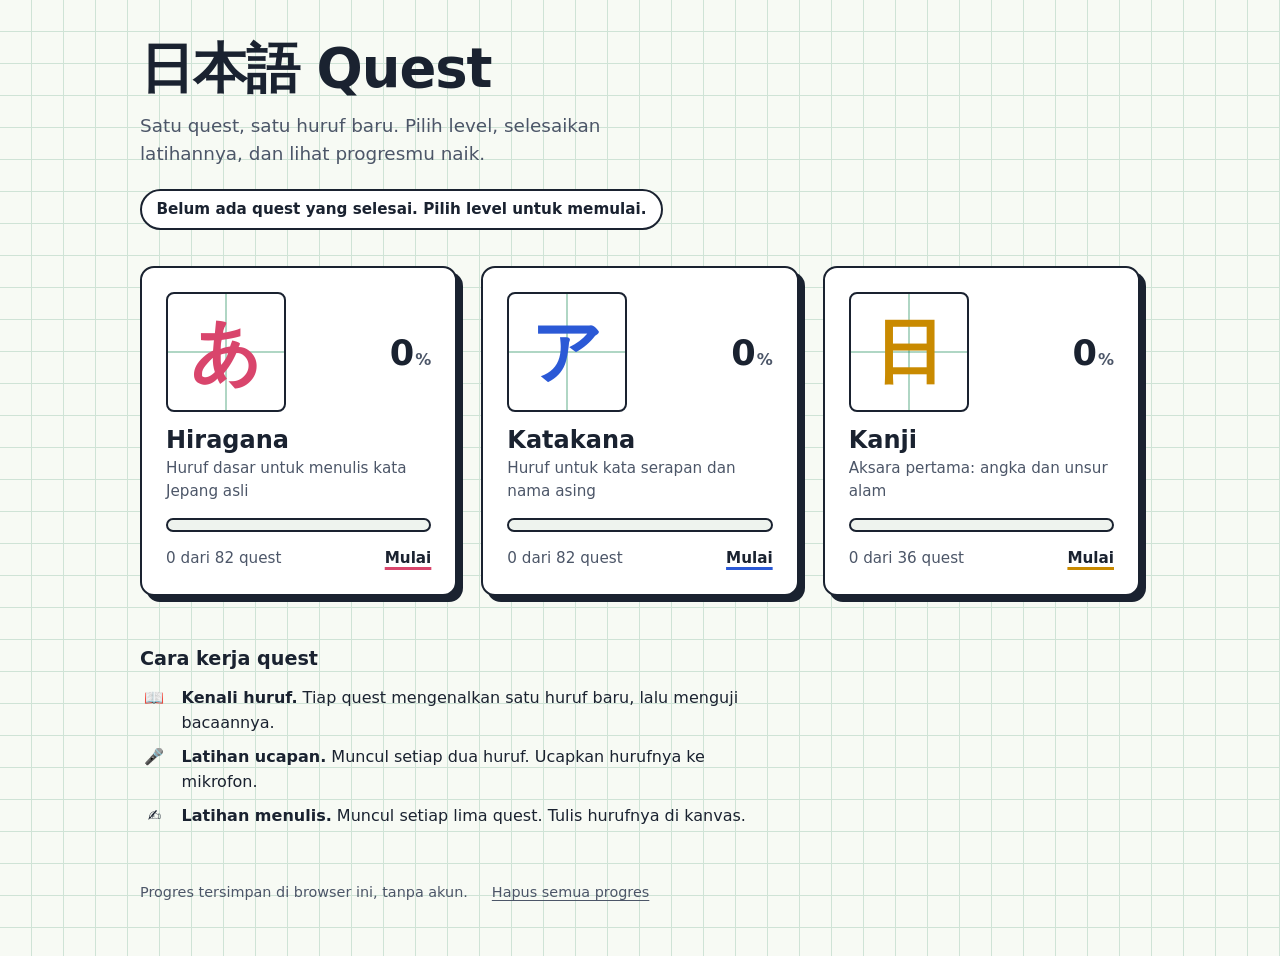
==== index.html @ f3e1955c "Upload lewat termux" ====
<!doctype html>
<html lang="id">
<head>
  <meta charset="utf-8">
  <meta name="viewport" content="width=device-width, initial-scale=1">
  <title>Nihongo Quest: belajar Hiragana, Katakana, dan Kanji</title>
  <meta name="description" content="Belajar huruf Jepang lewat quest singkat: kenali huruf, latihan ucapan, dan latihan menulis. Progres tersimpan di browser.">
  <meta name="theme-color" content="#f7faf4">
  <link rel="icon" href="data:image/svg+xml,%3Csvg xmlns='http://www.w3.org/2000/svg' viewBox='0 0 64 64'%3E%3Crect width='64' height='64' rx='14' fill='%23d9456c'/%3E%3Ctext x='32' y='47' font-size='42' text-anchor='middle' fill='white'%3E%E3%81%82%3C/text%3E%3C/svg%3E">
  <link rel="stylesheet" href="css/style.css">
</head>
<body class="page-dashboard">
  <main class="shell">
    <header class="hero">
      <h1 class="brand"><span lang="ja">日本語</span> Quest</h1>
      <p class="lead">Satu quest, satu huruf baru. Pilih level, selesaikan latihannya, dan lihat progresmu naik.</p>
      <p class="stats" id="stats" aria-live="polite"></p>
    </header>

    <section aria-labelledby="levels-title">
      <h2 id="levels-title" class="visually-hidden">Pilih level</h2>
      <ul class="levels" id="levels"></ul>
    </section>

    <section class="howto" aria-labelledby="howto-title">
      <h2 id="howto-title">Cara kerja quest</h2>
      <ul>
        <li><span class="mark" aria-hidden="true">📖</span><span><strong>Kenali huruf.</strong> Tiap quest mengenalkan satu huruf baru, lalu menguji bacaannya.</span></li>
        <li><span class="mark" aria-hidden="true">🎤</span><span><strong>Latihan ucapan.</strong> Muncul setiap dua huruf. Ucapkan hurufnya ke mikrofon.</span></li>
        <li><span class="mark" aria-hidden="true">✍️</span><span><strong>Latihan menulis.</strong> Muncul setiap lima quest. Tulis hurufnya di kanvas.</span></li>
      </ul>
    </section>

    <footer class="foot">
      <p>Progres tersimpan di browser ini, tanpa akun.</p>
      <button class="link-btn" id="resetAll" type="button">Hapus semua progres</button>
    </footer>
  </main>

  <noscript><p class="noscript">Nihongo Quest membutuhkan JavaScript. Aktifkan JavaScript di browser lalu muat ulang halaman.</p></noscript>

  <script src="js/data.js"></script>
  <script src="js/ui.js"></script>
  <script src="js/storage.js"></script>
  <script src="js/checkers.js"></script>
  <script src="js/quests.js"></script>
  <script src="js/dashboard.js"></script>
</body>
</html>
---- css/style.css ----
/*
 * Nihongo Quest — gaya kertas latihan menulis (genkōyōshi).
 * Satu hal yang dibuat menonjol: kotak huruf berpanduan silang di setiap kartu level.
 * Semuanya selain itu sengaja tenang.
 */
:root {
  --paper: #f7faf4;
  --grid: #cfe3d6;
  --card: #ffffff;
  --ink: #1a2230;
  --ink-soft: #4c5668;
  --ink-faint: #8791a1;
  --line: #1a2230;
  --ok: #1b8a57;
  --ok-bg: #e2f5ea;
  --bad: #d23b3b;
  --bad-bg: #fdeaea;
  --accent: #d9456c;
  --radius: 14px;
  --font-ui: ui-rounded, "Hiragino Maru Gothic ProN", "Segoe UI", system-ui, -apple-system, Roboto, "Noto Sans", sans-serif;
  --font-jp: "Hiragino Sans", "Hiragino Kaku Gothic ProN", "Yu Gothic", "YuGothic", "Meiryo", "Noto Sans JP", "Noto Sans CJK JP", "Source Han Sans", sans-serif;
}

*, *::before, *::after { box-sizing: border-box; }
html { -webkit-text-size-adjust: 100%; }
body {
  margin: 0;
  min-height: 100vh;
  font-family: var(--font-ui);
  font-size: 1rem;
  line-height: 1.55;
  color: var(--ink);
  background-color: var(--paper);
  /* kertas kotak-kotak ala buku latihan menulis */
  background-image:
    linear-gradient(var(--grid) 1px, transparent 1px),
    linear-gradient(90deg, var(--grid) 1px, transparent 1px);
  background-size: 32px 32px;
  background-position: -1px -1px;
}
[lang="ja"] { font-family: var(--font-jp); }
a { color: inherit; }
button { font: inherit; color: inherit; cursor: pointer; }
:focus-visible { outline: 3px solid var(--accent); outline-offset: 3px; }
.visually-hidden { position: absolute; width: 1px; height: 1px; overflow: hidden; clip: rect(0 0 0 0); white-space: nowrap; }
.noscript { max-width: 36rem; margin: 2rem auto; padding: 1rem; background: var(--card); border: 2px solid var(--ink); border-radius: var(--radius); }

/* ---------- Tombol ---------- */
.btn {
  display: inline-flex; align-items: center; justify-content: center; gap: .5rem;
  min-height: 48px; padding: .6rem 1.4rem;
  border: 2px solid var(--ink); border-radius: 12px;
  background: var(--card); font-weight: 700; text-decoration: none;
  box-shadow: 0 3px 0 var(--ink);
  transition: transform .1s, box-shadow .1s;
}
.btn:hover { transform: translateY(-1px); box-shadow: 0 4px 0 var(--ink); }
.btn:active { transform: translateY(3px); box-shadow: 0 0 0 var(--ink); }
.btn.primary { background: var(--accent); color: #fff; }
.btn.ghost { background: var(--card); }
.btn:disabled { opacity: .45; cursor: not-allowed; transform: none; box-shadow: 0 3px 0 var(--ink); }
.link-btn { background: none; border: 0; padding: .25rem; text-decoration: underline; text-underline-offset: 3px; color: var(--ink-soft); }
.link-btn:hover { color: var(--ink); }

/* ================= DASHBOARD ================= */
.shell { max-width: 1040px; margin: 0 auto; padding: 2.5rem 1.25rem 3rem; }

.hero { max-width: 40rem; margin-bottom: 2.25rem; }
.brand { margin: 0; font-size: clamp(2.2rem, 6vw, 3.4rem); line-height: 1.05; letter-spacing: -.02em; }
.brand [lang="ja"] { font-weight: 800; }
.lead { margin: .9rem 0 0; font-size: 1.15rem; color: var(--ink-soft); max-width: 34rem; }
.stats {
  display: inline-block; margin: 1.25rem 0 0; padding: .45rem .9rem;
  background: var(--card); border: 2px solid var(--ink); border-radius: 999px;
  font-size: .95rem; font-weight: 600;
}

.levels { list-style: none; margin: 0; padding: 0; display: grid; gap: 1.5rem; grid-template-columns: 1fr; }

.level-card {
  position: relative; display: grid; gap: .9rem 1.1rem; align-items: center;
  grid-template-columns: 96px 1fr auto;
  grid-template-areas: "cell body pct" "bar bar bar" "meta meta meta";
  padding: 1.25rem; height: 100%;
  background: var(--card); border: 2px solid var(--ink); border-radius: var(--radius);
  box-shadow: 6px 6px 0 var(--ink); text-decoration: none; color: inherit;
  transition: transform .15s, box-shadow .15s;
}
.level-card:hover, .level-card:focus-visible { transform: translate(-2px, -2px); box-shadow: 8px 8px 0 var(--accent); }
.level-card:active { transform: translate(3px, 3px); box-shadow: 3px 3px 0 var(--ink); }

/* kotak huruf bergaya kertas latihan: garis silang putus-putus + huruf berwarna */
.cell {
  grid-area: cell; position: relative; display: grid; place-items: center;
  width: 96px; height: 96px;
  font-size: 3.4rem; font-weight: 700; line-height: 1; color: var(--accent);
  background:
    linear-gradient(to right, transparent calc(50% - 1px), rgba(27, 138, 87, .35) calc(50% - 1px) calc(50% + 1px), transparent calc(50% + 1px)),
    linear-gradient(to bottom, transparent calc(50% - 1px), rgba(27, 138, 87, .35) calc(50% - 1px) calc(50% + 1px), transparent calc(50% + 1px)),
    #fff;
  border: 2px solid var(--ink); border-radius: 8px;
}
.level-body { grid-area: body; display: grid; gap: .15rem; min-width: 0; }
.level-name { font-size: 1.5rem; font-weight: 800; line-height: 1.15; }
.level-desc { color: var(--ink-soft); font-size: .95rem; }
.pct { grid-area: pct; font-size: 2.2rem; font-weight: 800; line-height: 1; font-variant-numeric: tabular-nums; }
.pct small { font-size: 1rem; margin-left: 1px; color: var(--ink-soft); }

.bar { grid-area: bar; display: block; height: 14px; border: 2px solid var(--ink); border-radius: 999px; background: #eef3ee; overflow: hidden; }
.bar-fill { display: block; height: 100%; width: 0; background: var(--accent); transition: width .7s cubic-bezier(.2, .8, .2, 1); }

.level-meta { grid-area: meta; display: flex; justify-content: space-between; gap: 1rem; font-size: .95rem; color: var(--ink-soft); }
.cta { font-weight: 800; color: var(--ink); text-decoration: underline; text-decoration-color: var(--accent); text-decoration-thickness: 3px; text-underline-offset: 4px; }

.badge {
  position: absolute; top: -13px; right: 14px; padding: .15rem .7rem;
  background: var(--ink); color: #fff; border-radius: 999px; font-size: .8rem; font-weight: 700;
}

.howto { margin-top: 3rem; max-width: 40rem; }
.howto h2 { margin: 0 0 .75rem; font-size: 1.2rem; }
.howto ul { list-style: none; margin: 0; padding: 0; display: grid; gap: .6rem; }
.howto li { display: flex; gap: .8rem; align-items: baseline; }
.mark { flex: none; width: 1.8rem; text-align: center; }

.foot { margin-top: 3rem; display: flex; flex-wrap: wrap; gap: .5rem 1.25rem; align-items: center; color: var(--ink-soft); font-size: .9rem; }
.foot p { margin: 0; }

@media (min-width: 900px) {
  .levels { grid-template-columns: repeat(3, 1fr); }
  .level-card {
    grid-template-columns: 1fr auto;
    grid-template-areas: "cell pct" "body body" "bar bar" "meta meta";
    padding: 1.5rem;
  }
  .cell { width: 120px; height: 120px; font-size: 4.4rem; }
}

/* ================= QUEST ================= */
.quest-shell { max-width: 640px; margin: 0 auto; padding: 1rem 1rem 3rem; }

.topbar { display: grid; grid-template-columns: 1fr auto 1fr; align-items: center; gap: .5rem; margin-bottom: .75rem; }
.back { justify-self: start; display: inline-flex; gap: .4rem; padding: .4rem .7rem; margin-left: -.7rem; border-radius: 10px; font-weight: 700; text-decoration: none; }
.back:hover { background: rgba(26, 34, 48, .08); }
.quest-title { margin: 0; font-size: 1.15rem; font-weight: 800; }
.counter { justify-self: end; font-size: .9rem; font-weight: 700; color: var(--ink-soft); font-variant-numeric: tabular-nums; }

.progress { height: 14px; border: 2px solid var(--ink); border-radius: 999px; background: #fff; overflow: hidden; }
.progress-fill { height: 100%; width: 0; background: var(--accent); transition: width .5s cubic-bezier(.2, .8, .2, 1); }

.path {
  position: relative; display: flex; gap: .4rem; list-style: none; margin: .9rem 0 1.25rem; padding: .35rem .1rem .6rem;
  overflow-x: auto; scrollbar-width: thin;
}
.chip {
  flex: none; display: grid; place-items: center; width: 38px; height: 38px;
  border: 2px solid var(--ink-faint); border-radius: 8px; background: #fff; color: var(--ink-faint);
  font-size: 1.05rem; font-weight: 700; line-height: 1; user-select: none;
}
.chip.speak, .chip.write { border-radius: 50%; font-size: .95rem; }
.chip.done { border-color: var(--ok); background: var(--ok-bg); color: var(--ok); }
.chip.current { border-color: var(--ink); color: var(--ink); background: #fff; box-shadow: 0 3px 0 var(--accent); transform: translateY(-2px); }
.chip.current.done { color: var(--ok); }

.stage { outline: none; }
.card {
  position: relative; padding: 1.5rem 1.25rem 1.5rem; text-align: center;
  background: var(--card); border: 2px solid var(--ink); border-radius: var(--radius); box-shadow: 6px 6px 0 var(--ink);
}
.kicker { margin: 0 0 .25rem; font-weight: 700; color: var(--accent); }

/* huruf besar di kotak berpanduan silang */
.glyph {
  position: relative; display: grid; place-items: center; width: min(62vw, 220px); aspect-ratio: 1; margin: .5rem auto 1rem;
  font-size: min(36vw, 132px); line-height: 1; font-weight: 600; color: var(--ink);
  background:
    linear-gradient(to right, transparent calc(50% - 1px), rgba(27, 138, 87, .3) calc(50% - 1px) calc(50% + 1px), transparent calc(50% + 1px)),
    linear-gradient(to bottom, transparent calc(50% - 1px), rgba(27, 138, 87, .3) calc(50% - 1px) calc(50% + 1px), transparent calc(50% + 1px)),
    #fff;
  border: 2px solid var(--ink); border-radius: 10px;
}
.glyph.small { width: 120px; font-size: 72px; margin-bottom: .75rem; }

.meaning { display: grid; gap: .1rem; margin: 0 0 1rem; }
.meaning strong { font-size: 1.9rem; line-height: 1.2; }
.meaning span { color: var(--ink-soft); }
.meaning.inline { margin-bottom: 1rem; }
.meaning.inline strong { font-size: 1.3rem; }
.question { margin: 0 0 1rem; font-size: 1.3rem; line-height: 1.3; }
.tip { margin: 1rem auto 0; max-width: 28rem; color: var(--ink-soft); font-size: .95rem; }

.actions { display: flex; flex-wrap: wrap; justify-content: center; gap: .75rem; margin-top: 1rem; }
.actions.stack { flex-direction: column; align-items: stretch; max-width: 20rem; margin-inline: auto; }

/* ---------- Pilihan jawaban ---------- */
.options { display: grid; grid-template-columns: 1fr 1fr; gap: .8rem; margin-top: .5rem; }
.option {
  position: relative; display: flex; align-items: center; justify-content: center; min-height: 72px; padding: .6rem .8rem;
  background: var(--card); border: 3px solid var(--ink); border-radius: 12px; box-shadow: 0 3px 0 var(--ink);
  font-size: 1.25rem; font-weight: 800; transition: transform .1s, box-shadow .1s, border-color .15s, background-color .15s;
}
.option:hover { transform: translateY(-1px); box-shadow: 0 4px 0 var(--ink); }
.opt-key { position: absolute; left: 8px; top: 5px; font-size: .75rem; font-weight: 700; color: var(--ink-faint); }
.opt-label { line-height: 1.2; }
.options.locked .option { pointer-events: none; }
.option.dim { opacity: .4; }
.option.correct { border-color: var(--ok); background: var(--ok-bg); box-shadow: 0 3px 0 var(--ok); opacity: 1; }
.option.wrong { border-color: var(--bad); background: var(--bad-bg); box-shadow: 0 3px 0 var(--bad); animation: shake .45s; }
.options.shuffled .option { animation: rise .35s both; animation-delay: var(--d, 0ms); }

/* ---------- Centang animasi ---------- */
.tick {
  position: absolute; top: -14px; right: -10px; width: 34px; height: 34px; display: none;
  transform: scale(0); pointer-events: none;
}
.tick svg { width: 100%; height: 100%; display: block; }
.tick circle { fill: var(--ok); }
.tick path { fill: none; stroke: #fff; stroke-width: 5; stroke-linecap: round; stroke-linejoin: round; stroke-dasharray: 1; stroke-dashoffset: 1; }
.tick.big { width: 56px; height: 56px; top: -20px; right: -14px; }
.correct > .tick { display: block; animation: pop .4s cubic-bezier(.2, 1.5, .4, 1) forwards; }
.correct > .tick path { animation: draw .45s .12s ease-out forwards; }

/* ---------- Umpan balik ---------- */
.feedback { min-height: 1.5rem; margin-top: 1rem; font-weight: 700; }
.feedback.ok { color: var(--ok); }
.feedback.bad { color: var(--bad); }
.next { margin-top: 1rem; min-width: 12rem; }

/* ---------- Ucapan ---------- */
.mic-wrap { position: relative; display: inline-block; margin-top: 1.25rem; padding: .5rem; border: 3px solid transparent; border-radius: 22px; }
.mic-wrap.correct { border-color: var(--ok); background: var(--ok-bg); }
.mic {
  display: grid; place-items: center; gap: .15rem; width: 132px; height: 132px; padding: .5rem;
  background: var(--accent); color: #fff; border: 2px solid var(--ink); border-radius: 50%; box-shadow: 0 4px 0 var(--ink);
}
.mic:disabled { opacity: .45; cursor: not-allowed; }
.mic-icon { font-size: 2.4rem; line-height: 1; }
.mic-label { font-size: .85rem; font-weight: 700; line-height: 1.2; }
.mic.listening { animation: pulse 1.2s infinite; }
.mic-status { min-height: 1.5rem; margin: .9rem 0 0; color: var(--ink-soft); }
.heard { min-height: 1.4rem; margin: .25rem 0 0; font-weight: 600; }

/* ---------- Menulis ---------- */
.canvas-wrap {
  position: relative; width: min(100%, 380px); aspect-ratio: 1; margin: 0 auto;
  background: #fffffa; border: 3px solid var(--ink); border-radius: 16px; touch-action: none;
}
.canvas-wrap canvas { position: absolute; inset: 0; width: 100%; height: 100%; border-radius: 13px; }
.canvas-wrap .ink { cursor: crosshair; touch-action: none; }
.canvas-wrap.correct { border-color: var(--ok); box-shadow: 0 0 0 5px var(--ok-bg); }
.canvas-wrap.wrong { animation: shake .45s; }

.done-card .glyph { color: var(--accent); }

/* ---------- Animasi ---------- */
@keyframes pop { from { transform: scale(0); } to { transform: scale(1); } }
@keyframes draw { to { stroke-dashoffset: 0; } }
@keyframes shake { 0%, 100% { transform: translateX(0); } 20% { transform: translateX(-7px); } 40% { transform: translateX(7px); } 60% { transform: translateX(-5px); } 80% { transform: translateX(5px); } }
@keyframes rise { from { opacity: 0; transform: translateY(10px) scale(.96); } to { opacity: 1; transform: none; } }
@keyframes pulse { 0% { box-shadow: 0 4px 0 var(--ink), 0 0 0 0 rgba(217, 69, 108, .55); } 100% { box-shadow: 0 4px 0 var(--ink), 0 0 0 24px rgba(217, 69, 108, 0); } }

@media (prefers-reduced-motion: reduce) {
  *, *::before, *::after { animation-duration: .01ms !important; animation-delay: 0ms !important; transition-duration: .01ms !important; }
}

@media (max-width: 420px) {
  .options { gap: .6rem; }
  .level-card { grid-template-columns: 84px 1fr auto; }
  .cell { width: 84px; height: 84px; font-size: 3rem; }
}
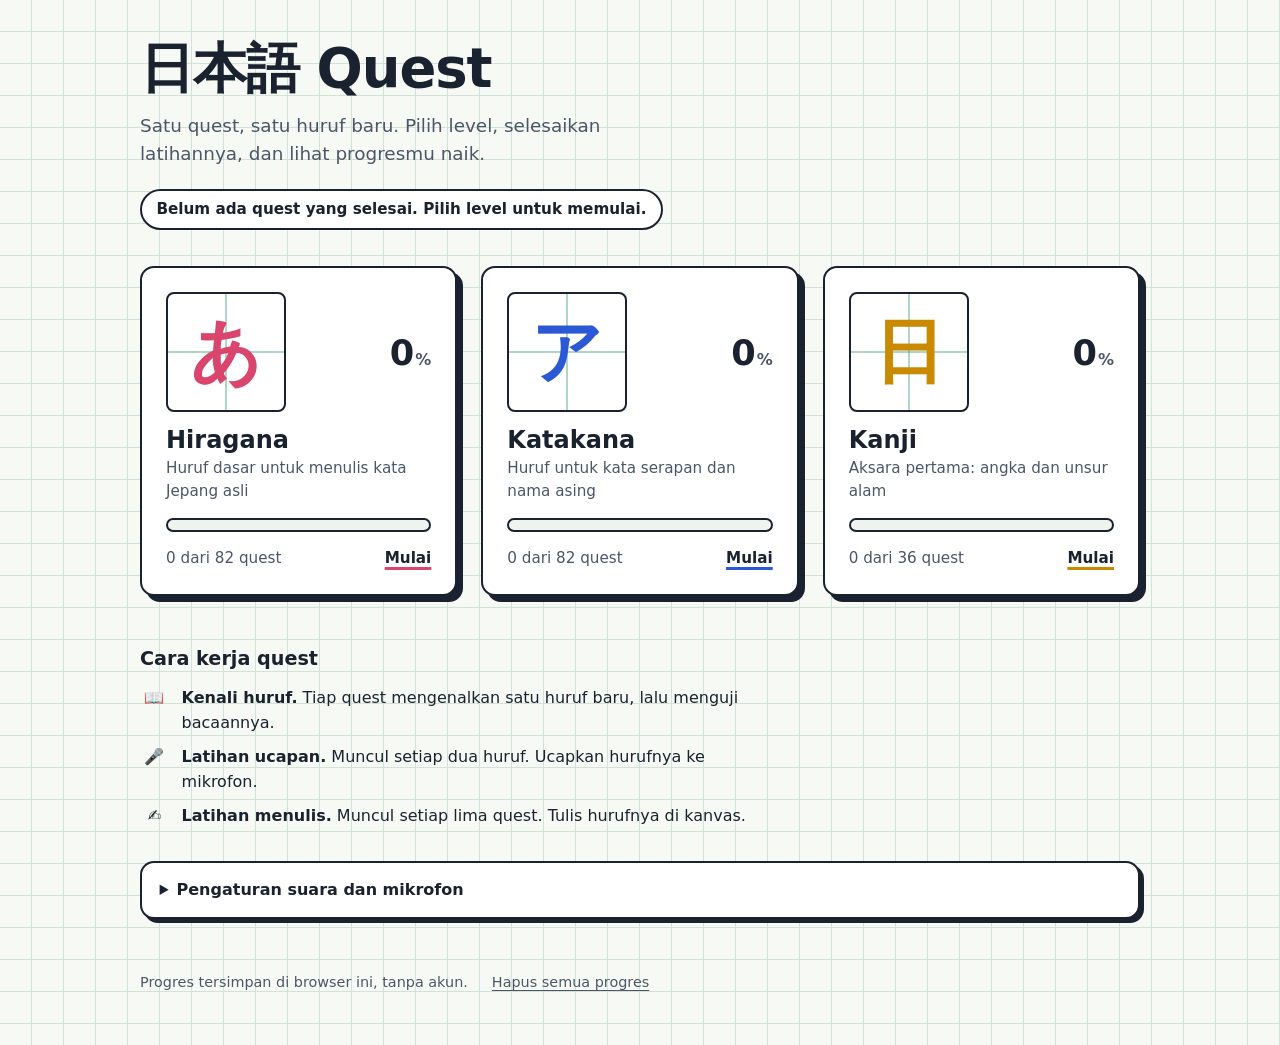
==== commit 8b3afaef: "Reset dan timpa seluruh file" ====
--- a/index.html
+++ b/index.html
@@ -31,6 +31,8 @@
       </ul>
     </section>
 
+    <div class="panel-slot" id="voicePanel"></div>
+
     <footer class="foot">
       <p>Progres tersimpan di browser ini, tanpa akun.</p>
       <button class="link-btn" id="resetAll" type="button">Hapus semua progres</button>
@@ -44,6 +46,9 @@
   <script src="js/storage.js"></script>
   <script src="js/checkers.js"></script>
   <script src="js/quests.js"></script>
+  <script src="js/voice.js"></script>
+  <script src="js/mic.js"></script>
+  <script src="js/panel.js"></script>
   <script src="js/dashboard.js"></script>
 </body>
 </html>
--- a/css/style.css
+++ b/css/style.css
@@ -268,3 +268,30 @@
   .level-card { grid-template-columns: 84px 1fr auto; }
   .cell { width: 84px; height: 84px; font-size: 3rem; }
 }
+
+/* ================= PANEL SUARA DAN MIKROFON ================= */
+.panel-slot { margin-top: 2rem; }
+.panel { background: var(--card); border: 2px solid var(--ink); border-radius: var(--radius); box-shadow: 4px 4px 0 var(--ink); }
+.panel > summary { padding: .9rem 1.1rem; font-weight: 800; cursor: pointer; list-style-position: inside; border-radius: var(--radius); }
+.panel[open] > summary { border-bottom: 2px solid var(--ink); border-bottom-left-radius: 0; border-bottom-right-radius: 0; }
+.panel-body { display: grid; gap: 1.5rem; padding: 1.1rem; }
+.group { display: grid; gap: .75rem; }
+.group h3 { margin: 0; font-size: 1.05rem; }
+.field { display: grid; grid-template-columns: 7rem 1fr 3.5rem; gap: .5rem; align-items: center; }
+.field label { font-weight: 600; }
+.field select { grid-column: 2 / 4; min-height: 40px; padding: .3rem .5rem; font: inherit; border: 2px solid var(--ink); border-radius: 8px; background: #fff; }
+.field input[type="range"] { width: 100%; accent-color: var(--accent); }
+.field output { font-variant-numeric: tabular-nums; text-align: right; color: var(--ink-soft); }
+.field.check { grid-template-columns: auto 1fr; }
+.field.check input { width: 20px; height: 20px; accent-color: var(--accent); }
+.note { margin: 0; color: var(--ink-soft); font-size: .9rem; }
+.actions.left { justify-content: flex-start; margin-top: 0; }
+.file-status { list-style: none; margin: 0; padding: 0; display: grid; gap: .2rem; font-size: .9rem; color: var(--ink-soft); }
+.file-status li::before { content: "•"; margin-right: .5rem; }
+.file-status li.on { color: var(--ok); font-weight: 700; }
+.meter { height: 14px; border: 2px solid var(--ink); border-radius: 999px; background: #eef3ee; overflow: hidden; }
+.meter-fill { height: 100%; width: 0; background: var(--ok); transition: width .08s linear; }
+.verdict[data-level="silent"] { color: var(--bad); font-weight: 700; }
+.verdict[data-level="quiet"] { color: #9a6a00; font-weight: 700; }
+.verdict[data-level="good"] { color: var(--ok); font-weight: 700; }
+@media (max-width: 420px) { .field { grid-template-columns: 5.5rem 1fr 3rem; } }
